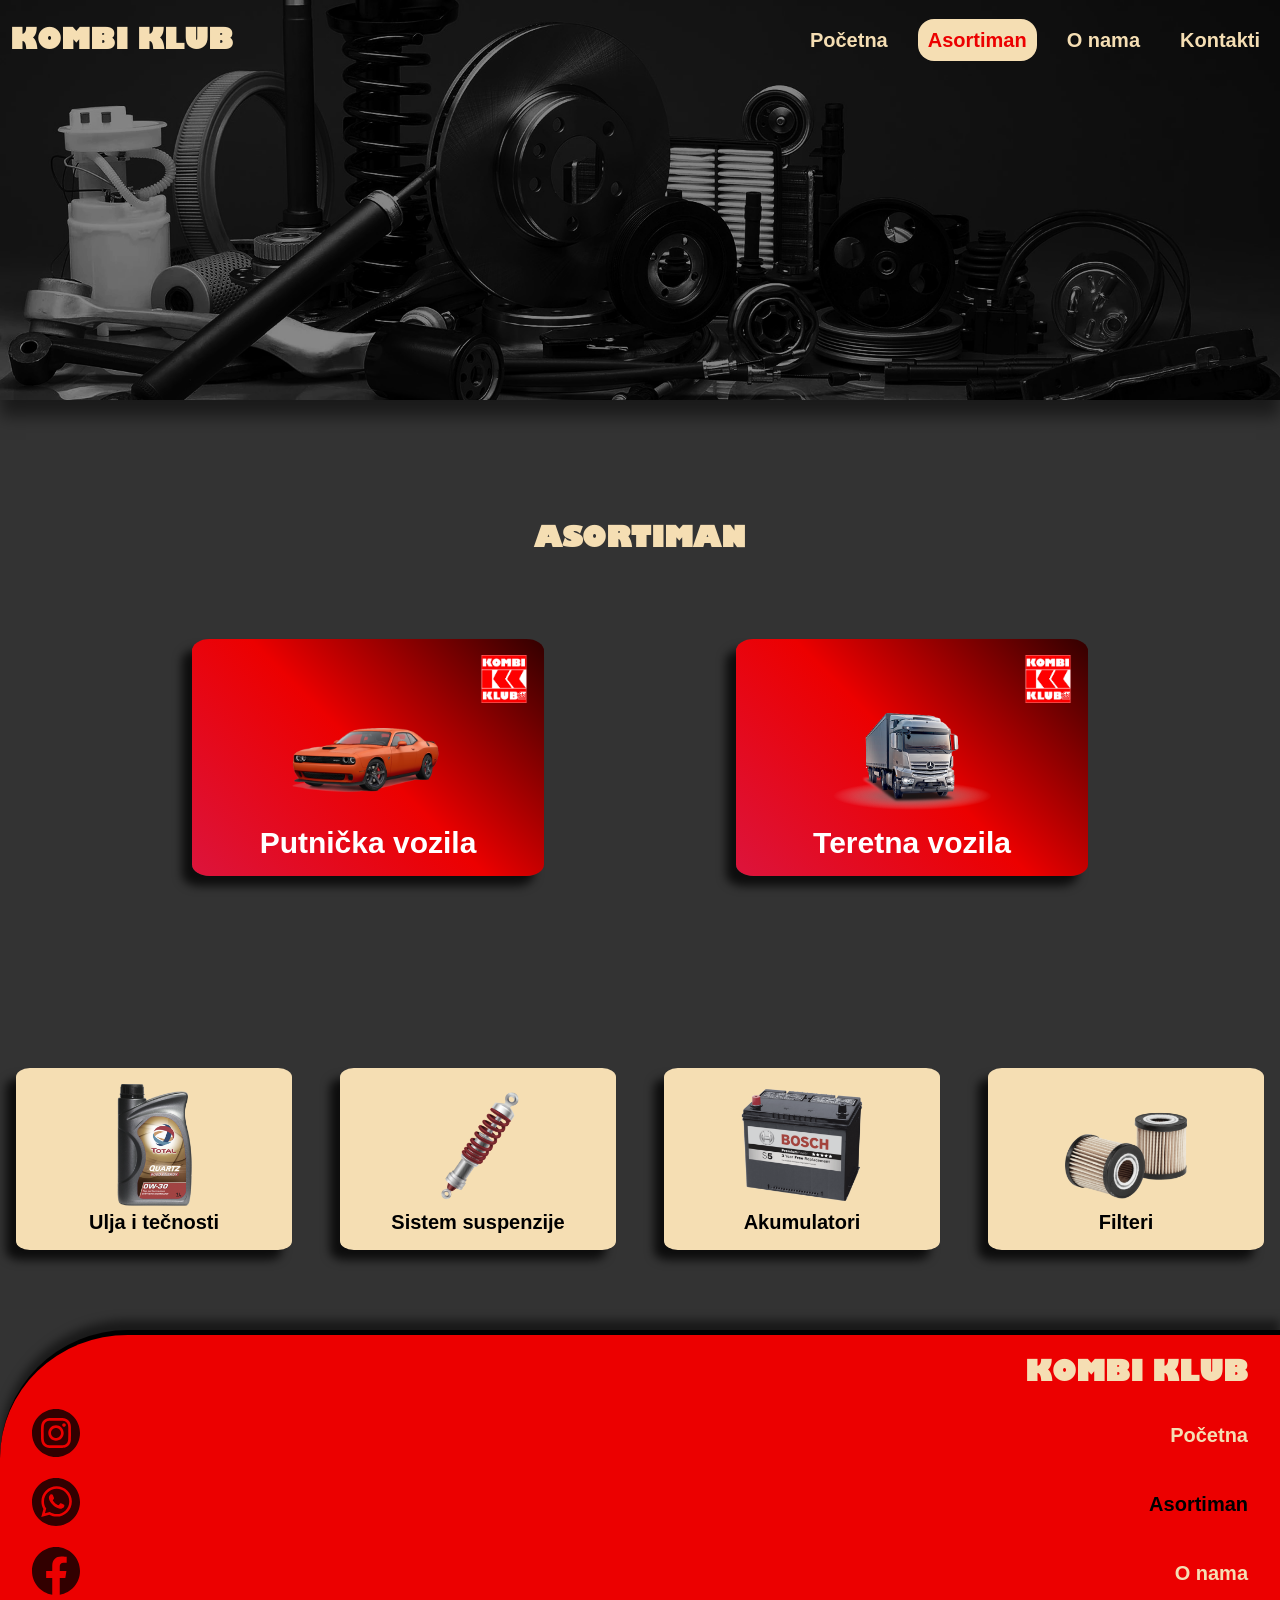
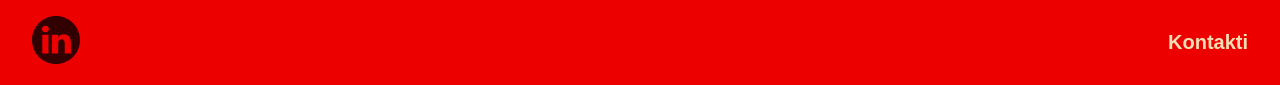
==== asortiman.html @ 9fa384bd "first commit" ====
<!DOCTYPE html>
<html lang="en">

<head>
    <meta charset="UTF-8">
    <meta name="viewport" content="width=device-width, initial-scale=1.0">
    <meta name="description"
        content="KOMBI KLUB - Pregled našeg asortimana. Nudimo putnička i teretna vozila, kao i širok izbor delova: ulja, tečnosti, akumulatore, filtere i još mnogo toga.">
    <meta name="keywords"
        content="Kombi Klub, asortiman, putnička vozila, teretna vozila, autodelovi, ulja, tečnosti, akumulatori, filteri, sistem suspenzije, auto servis">
    <title>Asortiman</title>
    <link rel="icon" href="stavke/slike/logo.png">
    <link rel="stylesheet" href="stavke/css/asortiman.css">
</head>

<body>

    <header>
        <div>
            <a class="meni-logo" href="javascript:void(0)">KOMBI KLUB</a>
        </div>

        <nav id="meni-klasik">
            <ul id="meni-stavke">
                <li class="meni-stavka"><a href="index.html">Početna</a></li>
                <li class="meni-stavka meni-aktivan"><a href="javascript:void(0)">Asortiman</a></li>
                <li class="meni-stavka"><a href="o-nama.html">O nama</a></li>
                <li class="meni-stavka"><a href="kontakti.html">Kontakti</a></li>
            </ul>
        </nav>

        <div id="meni-burger" onclick="toggleMobileMenu(this)">
            <div class="crta1"></div>
            <div class="crta2"></div>
            <div class="crta3"></div>
            <ul id="burger-meni-stavke">
                <li><a class="burger-meni-stavka" href="index.html">Početna</a></li>
                <li class="meni-aktivan"><a class="burger-meni-stavka" href="javascript:void(0)">Asortiman</a></li>
                <li><a class="burger-meni-stavka" href="o-nama.html">O nama</a></li>
                <li><a class="burger-meni-stavka" href="kontakti.html">Kontakti</a></li>
            </ul>
        </div>
    </header>

    <div>
        <img id="pozadina-slika" src="stavke/slike/asortiman-pozadina.png" alt="Asortiman pozadina">
    </div>

    <main>
        <h1 id="naslov" class="meni-logo" style="margin-left: 0;">ASORTIMAN</h1>
        <div id="asortiman">
            <div class="asortiman-sadrzaj">
                <img class="logo-velicina" src="stavke/slike/logo.png" alt="Logo KOMBI KLUB">
                <img class="asortiman-slika" src="stavke/slike/asortiman-vozilo.png" alt="Asortiman Putnička vozila">
                <h2 class="font-naslov">Putnička vozila</h2>
            </div>

            <div class="asortiman-sadrzaj">
                <img class="logo-velicina" src="stavke/slike/logo.png" alt="Logo KOMBI KLUB">
                <img class="asortiman-slika" src="stavke/slike/asortiman-kamion.png" alt="Asortiman Teretna vozila">
                <h2 class="font-naslov">Teretna vozila</h2>
            </div>
        </div>

        <div id="asortiman-centar">
            <div class="asortiman-stavke">
                <div class="asortiman-stavka">
                    <img class="asortiman-stavka-slika" src="stavke/slike/asortiman-stavke/slika-1.png"
                        alt="Ulja i tečnosti">
                    <p class="font-text">Ulja i tečnosti</p>
                </div>
                <div class="asortiman-stavka">
                    <img class="asortiman-stavka-slika" src="stavke/slike/asortiman-stavke/slika-2.png"
                        alt="Sistem suspenzije">
                    <p class="font-text">Sistem suspenzije</p>
                </div>
                <div class="asortiman-stavka">
                    <img class="asortiman-stavka-slika" src="stavke/slike/asortiman-stavke/slika-3.png"
                        alt="Akumulatori">
                    <p class="font-text">Akumulatori</p>
                </div>
                <div class="asortiman-stavka">
                    <img class="asortiman-stavka-slika" src="stavke/slike/asortiman-stavke/slika-4.png" alt="Filteri">
                    <p class="font-text">Filteri</p>
                </div>
            </div>
        </div>
    </main>

    <footer>
        <div class="footer-naslov">
            <a class="meni-logo" href="javascript:void(0)" style="margin-left: 0;">KOMBI KLUB</a>
        </div>
        <ul>
            <li class="footer-red">
                <a href="https://www.instagram.com/" target="blank">
                    <img class="footer-mreze-slike" src="stavke/slike/drustvene-mreze/instagram.svg"
                        alt="Logo Instagram">
                </a>
                <a class="footer-stavka" href="index.html">Početna</a>
            </li>
            <li class="footer-red">
                <a href="https://www.whatsapp.com/" target="blank">
                    <img class="footer-mreze-slike" src="stavke/slike/drustvene-mreze/whatsapp.svg" alt="Logo WhatsApp">
                </a>
                <a class="footer-stavka footer-aktivan" href="javascript:void(0)">Asortiman</a>
            </li>
            <li class="footer-red">
                <a href="https://www.facebook.com/" target="blank">
                    <img class="footer-mreze-slike" src="stavke/slike/drustvene-mreze/facebook.svg" alt="Logo Facebook">
                </a>
                <a class="footer-stavka" href="o-nama.html">O nama</a>
            </li>
            <li class="footer-red">
                <a href="https://www.linkedin.com/" target="blank">
                    <img class="footer-mreze-slike" src="stavke/slike/drustvene-mreze/linkedin.svg" alt="Logo LinkedIn">
                </a>
                <a class="footer-stavka" href="kontakti.html">Kontakti</a>
            </li>
        </ul>
    </footer>

    <script src="stavke/js/main.js"></script>
    <script src="stavke/js/asortiman.js"></script>

</body>

</html>
---- stavke/css/asortiman.css ----
@font-face {
  font-family: 'Gill Sans Ultra Bold';
  src: url('../font/gill-sans-ultra-bold.woff2') format('woff2'),
    url('../font/gill-sans-ultra-bold.woff') format('woff');
}

body {
  margin: auto;
  min-width: 320px;
  max-width: 1920px;
  font-family: sans-serif;
  background-color: #333;
}

#meni-klasik {
  display: block;
}

#meni-stavke {
  display: flex;
  align-items: center;
  justify-content: space-between;
  margin-right: 10px;
}

#meni-burger {
  display: none;
  cursor: pointer;
  margin-right: 10px;
}

#burger-meni-stavke {
  left: 0px;
  width: 100%;
  display: none;
  position: absolute;
  border-top: 5px solid #BF0000;
  margin-top: calc((4rem - (20px + 9px)) / 2);
  background-color: #EC0000;
}

#meni-stavke a {
  padding: 10px;
}

#meni-stavke .meni-aktivan a {
  color: #EC0000;
  border-radius: 1rem;
  background-color: wheat;
}

#burger-meni-stavke .meni-aktivan a {
  color: #EC0000;
  background-color: wheat;
}

#pozadina-slika {
  width: 100%;
  box-shadow: 0 1rem 1rem rgba(0, 0, 0, 0.5);
}

#naslov {
  color: wheat;
  margin-top: 7rem;
  margin-bottom: 5rem;
  text-align: center;
}

#asortiman {
  display: flex;
  justify-content: space-evenly;
  align-items: center;
  row-gap: 3rem;
  margin-bottom: 7rem;
}

#asortiman-centar {
  display: flex;
  justify-content: center;
}

.meni-logo {
  margin-left: 10px;
  font-size: 1.5rem;
  white-space: nowrap;
  font-family: 'Gill Sans Ultra Bold';
}

.crta1,
.crta2,
.crta3 {
  width: 2rem;
  height: 3px;
  margin: 5px 0;
  transition: 0.5s;
  border-radius: 1rem;
  background-color: wheat;
}

.otvori .crta1 {
  transform: translateY(8px) rotate(45deg);
}

.otvori .crta2 {
  opacity: 0;
}

.otvori .crta3 {
  transform: translateY(-8px) rotate(-45deg);
}

.otvori #burger-meni-stavke {
  display: flex;
  flex-direction: column;
}

.meni-stavka {
  margin-left: 20px;
}

.burger-meni-stavka {
  width: 100%;
  padding: 1rem 0;
  display: block;
  text-align: center;
  border-bottom: 5px solid #BF0000;
}

.asortiman-sadrzaj {
  display: flex;
  justify-content: center;
  align-items: center;
  flex-direction: column;
  width: 20rem;
  padding: 1rem;
  border-radius: 5%;
  text-align: center;
  box-shadow: rgba(0, 0, 0, 0.75) -10px 10px 10px;
  background: linear-gradient(45deg, crimson, #EC0000, #320000);
}

.logo-velicina {
  width: 15%;
  align-self: flex-end;
}

.asortiman-slika {
  width: 50%;
}

.asortiman-stavke {
  display: grid;
  grid-template-columns: repeat(2, minmax(0, 20rem));
  gap: 3rem;
  margin: 5rem 1rem;
}

.asortiman-stavka {
  padding: 1rem;
  text-align: center;
  border-radius: 5%;
  background-color: wheat;
  box-shadow: rgba(0, 0, 0, 0.75) -10px 10px 10px;
}

.asortiman-stavka-slika {
  width: 50%;
  filter: grayscale(50%);
}

.asortiman-stavka-slika:hover {
  filter: grayscale(0%);
}

.font-naslov {
  color: white;
  margin-top: 1rem;
  margin-bottom: 0;
  font-weight: bold;
  white-space: nowrap;
}

.font-text {
  color: black;
  font-weight: bold;
}

.footer-naslov {
  text-align: end;
}

.footer-red {
  display: flex;
  justify-content: space-between;
  align-items: center;
  margin-top: 1rem;
}

.footer-aktivan {
  color: black;
}

.asortiman-slika:hover,
.meni-stavka:not(.meni-aktivan):hover,
.footer-stavka:not(.footer-aktivan):hover {
  transition: 0.3s;
  transform: scale(1.1);
}

.footer-mreze-slike {
  width: 3rem;
  height: 3rem;
}

p {
  margin: 0;
}

ul {
  margin: 0;
  padding: 0;
  list-style: none;
}

a {
  color: wheat;
  text-decoration: none;
  font-weight: bold;
  font-size: 1.25rem;
}

header.skrol {
  background-color: #EC0000;
}

header {
  top: 0;
  z-index: 1;
  width: 100%;
  height: 4rem;
  display: flex;
  align-items: center;
  justify-content: space-between;
  position: fixed;
  max-width: 1920px;
  padding-top: 0.5rem;
  padding-bottom: 0.5rem;
  background-color: #00000000;
}

footer {
  padding: 1rem 2rem;
  background-color: #EC0000;
  border-top: 5px solid black;
  box-shadow: 0 -10px 10px rgba(0, 0, 0, 0.5);
  border-top-left-radius: 8rem;
}

@media (max-width: 480px) {
  #meni-klasik {
    display: none;
  }

  #meni-burger {
    display: block;
  }

  #asortiman {
    flex-direction: column;
  }

  .asortiman-sadrzaj {
    width: 16rem;
  }

  .asortiman-stavke {
    grid-template-columns: minmax(0, 16rem);
  }

  header {
    height: 3rem;
  }

  footer {
    border-top-left-radius: 4rem;
  }
}

@media (min-width: 481px) and (max-width: 768px) {
  #meni-klasik {
    display: none;
  }

  #meni-burger {
    display: block;
  }

  #asortiman {
    flex-direction: column;
  }

  header {
    height: 3.5rem;
  }

  footer {
    border-top-left-radius: 6rem;
  }
}

@media (min-width: 1025px) and (max-width: 1200px) {
  body {
    font-size: 1.25rem;
  }

  .meni-logo {
    font-size: 1.75rem;
  }

  .asortiman-stavke {
    grid-template-columns: repeat(4, minmax(0, 20rem));
  }
}

@media (min-width: 1201px) {
  body {
    font-size: 1.25rem;
  }

  .meni-logo {
    font-size: 1.75rem;
  }

  .asortiman-stavke {
    grid-template-columns: repeat(4, minmax(0, 20rem));
  }
}
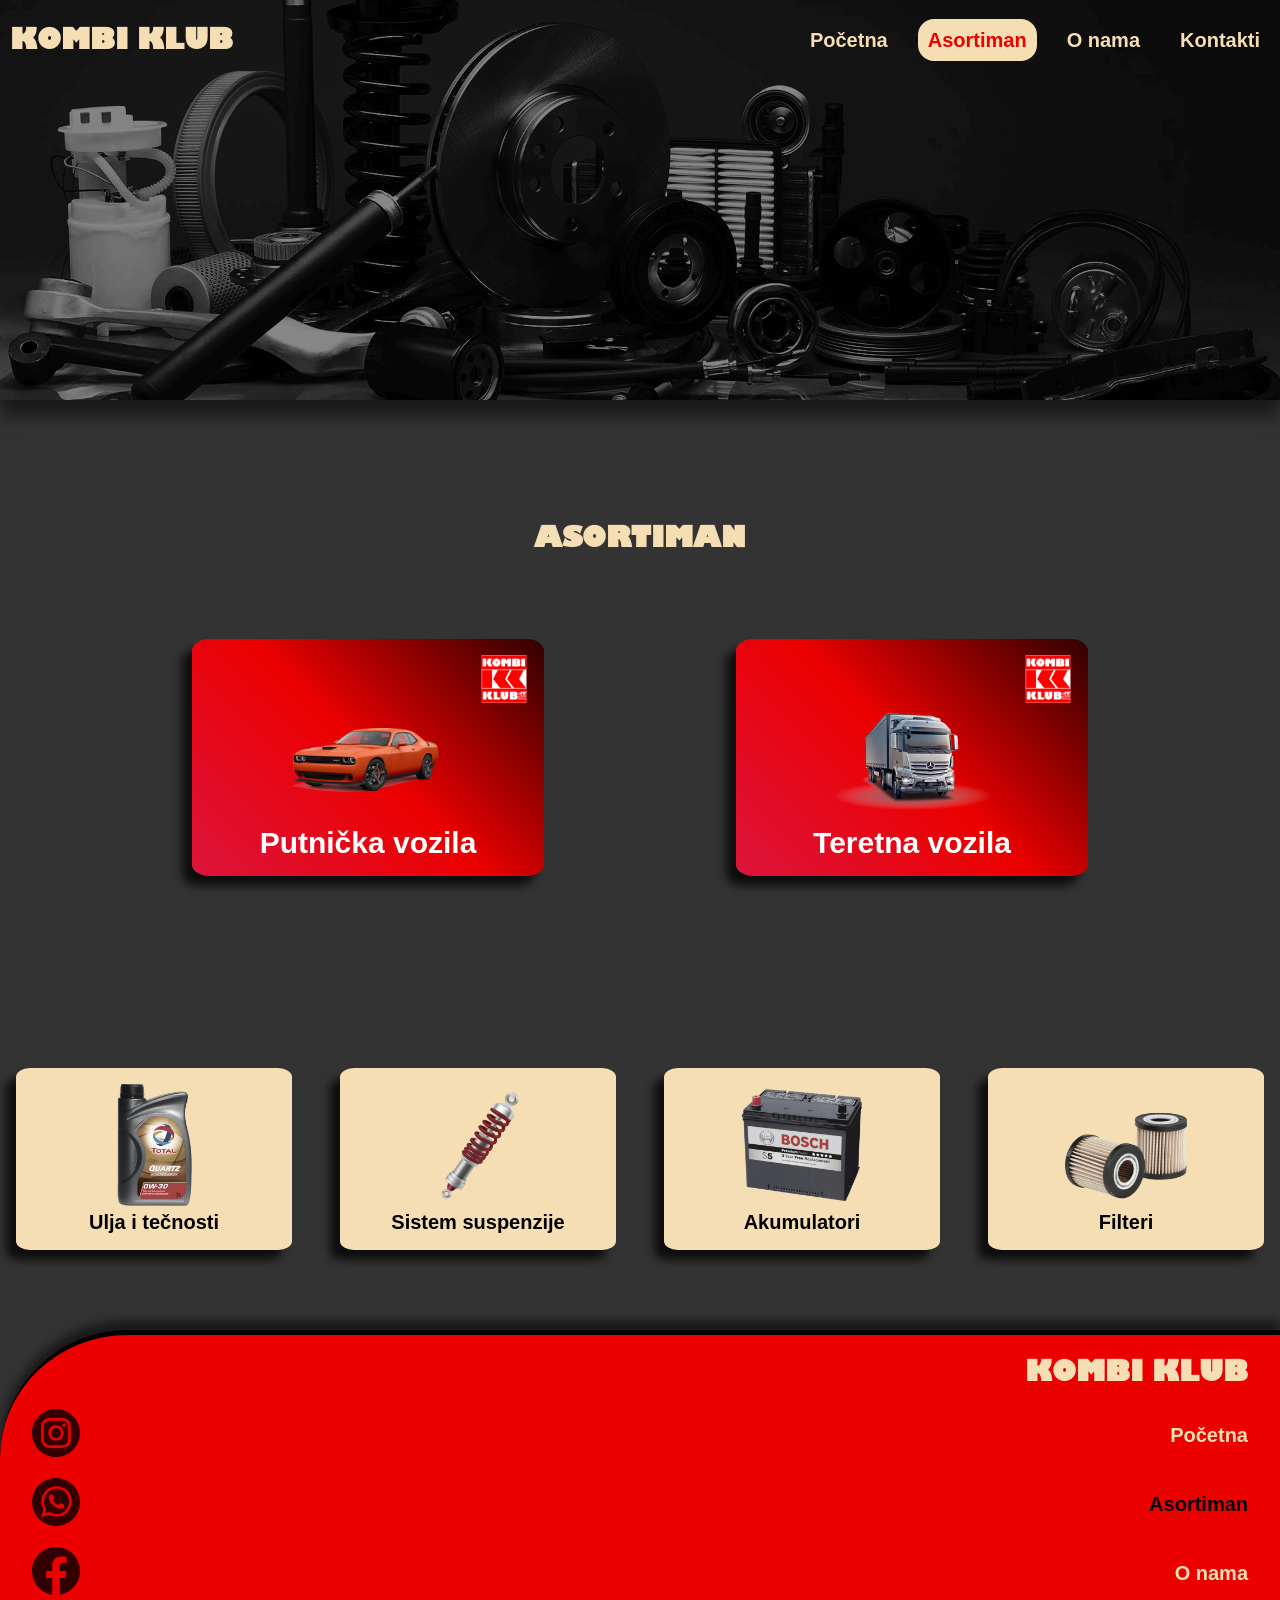
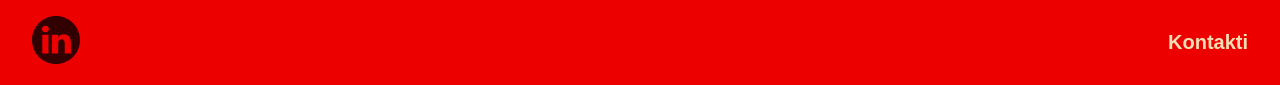
==== commit e84c8b7d: "lazy loading" ====
--- a/asortiman.html
+++ b/asortiman.html
@@ -43,21 +43,23 @@
     </header>
 
     <div>
-        <img id="pozadina-slika" src="stavke/slike/asortiman-pozadina.png" alt="Asortiman pozadina">
+        <img loading="lazy" id="pozadina-slika" src="stavke/slike/asortiman-pozadina.png" alt="Asortiman pozadina">
     </div>
 
     <main>
         <h1 id="naslov" class="meni-logo" style="margin-left: 0;">ASORTIMAN</h1>
         <div id="asortiman">
             <div class="asortiman-sadrzaj">
-                <img class="logo-velicina" src="stavke/slike/logo.png" alt="Logo KOMBI KLUB">
-                <img class="asortiman-slika" src="stavke/slike/asortiman-vozilo.png" alt="Asortiman Putnička vozila">
+                <img loading="lazy" class="logo-velicina" src="stavke/slike/logo.png" alt="Logo KOMBI KLUB">
+                <img loading="lazy" class="asortiman-slika" src="stavke/slike/asortiman-vozilo.png"
+                    alt="Asortiman Putnička vozila">
                 <h2 class="font-naslov">Putnička vozila</h2>
             </div>
 
             <div class="asortiman-sadrzaj">
-                <img class="logo-velicina" src="stavke/slike/logo.png" alt="Logo KOMBI KLUB">
-                <img class="asortiman-slika" src="stavke/slike/asortiman-kamion.png" alt="Asortiman Teretna vozila">
+                <img loading="lazy" class="logo-velicina" src="stavke/slike/logo.png" alt="Logo KOMBI KLUB">
+                <img loading="lazy" class="asortiman-slika" src="stavke/slike/asortiman-kamion.png"
+                    alt="Asortiman Teretna vozila">
                 <h2 class="font-naslov">Teretna vozila</h2>
             </div>
         </div>
@@ -65,22 +67,23 @@
         <div id="asortiman-centar">
             <div class="asortiman-stavke">
                 <div class="asortiman-stavka">
-                    <img class="asortiman-stavka-slika" src="stavke/slike/asortiman-stavke/slika-1.png"
+                    <img loading="lazy" class="asortiman-stavka-slika" src="stavke/slike/asortiman-stavke/slika-1.png"
                         alt="Ulja i tečnosti">
                     <p class="font-text">Ulja i tečnosti</p>
                 </div>
                 <div class="asortiman-stavka">
-                    <img class="asortiman-stavka-slika" src="stavke/slike/asortiman-stavke/slika-2.png"
+                    <img loading="lazy" class="asortiman-stavka-slika" src="stavke/slike/asortiman-stavke/slika-2.png"
                         alt="Sistem suspenzije">
                     <p class="font-text">Sistem suspenzije</p>
                 </div>
                 <div class="asortiman-stavka">
-                    <img class="asortiman-stavka-slika" src="stavke/slike/asortiman-stavke/slika-3.png"
+                    <img loading="lazy" class="asortiman-stavka-slika" src="stavke/slike/asortiman-stavke/slika-3.png"
                         alt="Akumulatori">
                     <p class="font-text">Akumulatori</p>
                 </div>
                 <div class="asortiman-stavka">
-                    <img class="asortiman-stavka-slika" src="stavke/slike/asortiman-stavke/slika-4.png" alt="Filteri">
+                    <img loading="lazy" class="asortiman-stavka-slika" src="stavke/slike/asortiman-stavke/slika-4.png"
+                        alt="Filteri">
                     <p class="font-text">Filteri</p>
                 </div>
             </div>
@@ -94,26 +97,29 @@
         <ul>
             <li class="footer-red">
                 <a href="https://www.instagram.com/" target="blank">
-                    <img class="footer-mreze-slike" src="stavke/slike/drustvene-mreze/instagram.svg"
+                    <img loading="lazy" class="footer-mreze-slike" src="stavke/slike/drustvene-mreze/instagram.svg"
                         alt="Logo Instagram">
                 </a>
                 <a class="footer-stavka" href="index.html">Početna</a>
             </li>
             <li class="footer-red">
                 <a href="https://www.whatsapp.com/" target="blank">
-                    <img class="footer-mreze-slike" src="stavke/slike/drustvene-mreze/whatsapp.svg" alt="Logo WhatsApp">
+                    <img loading="lazy" class="footer-mreze-slike" src="stavke/slike/drustvene-mreze/whatsapp.svg"
+                        alt="Logo WhatsApp">
                 </a>
                 <a class="footer-stavka footer-aktivan" href="javascript:void(0)">Asortiman</a>
             </li>
             <li class="footer-red">
                 <a href="https://www.facebook.com/" target="blank">
-                    <img class="footer-mreze-slike" src="stavke/slike/drustvene-mreze/facebook.svg" alt="Logo Facebook">
+                    <img loading="lazy" class="footer-mreze-slike" src="stavke/slike/drustvene-mreze/facebook.svg"
+                        alt="Logo Facebook">
                 </a>
                 <a class="footer-stavka" href="o-nama.html">O nama</a>
             </li>
             <li class="footer-red">
                 <a href="https://www.linkedin.com/" target="blank">
-                    <img class="footer-mreze-slike" src="stavke/slike/drustvene-mreze/linkedin.svg" alt="Logo LinkedIn">
+                    <img loading="lazy" class="footer-mreze-slike" src="stavke/slike/drustvene-mreze/linkedin.svg"
+                        alt="Logo LinkedIn">
                 </a>
                 <a class="footer-stavka" href="kontakti.html">Kontakti</a>
             </li>
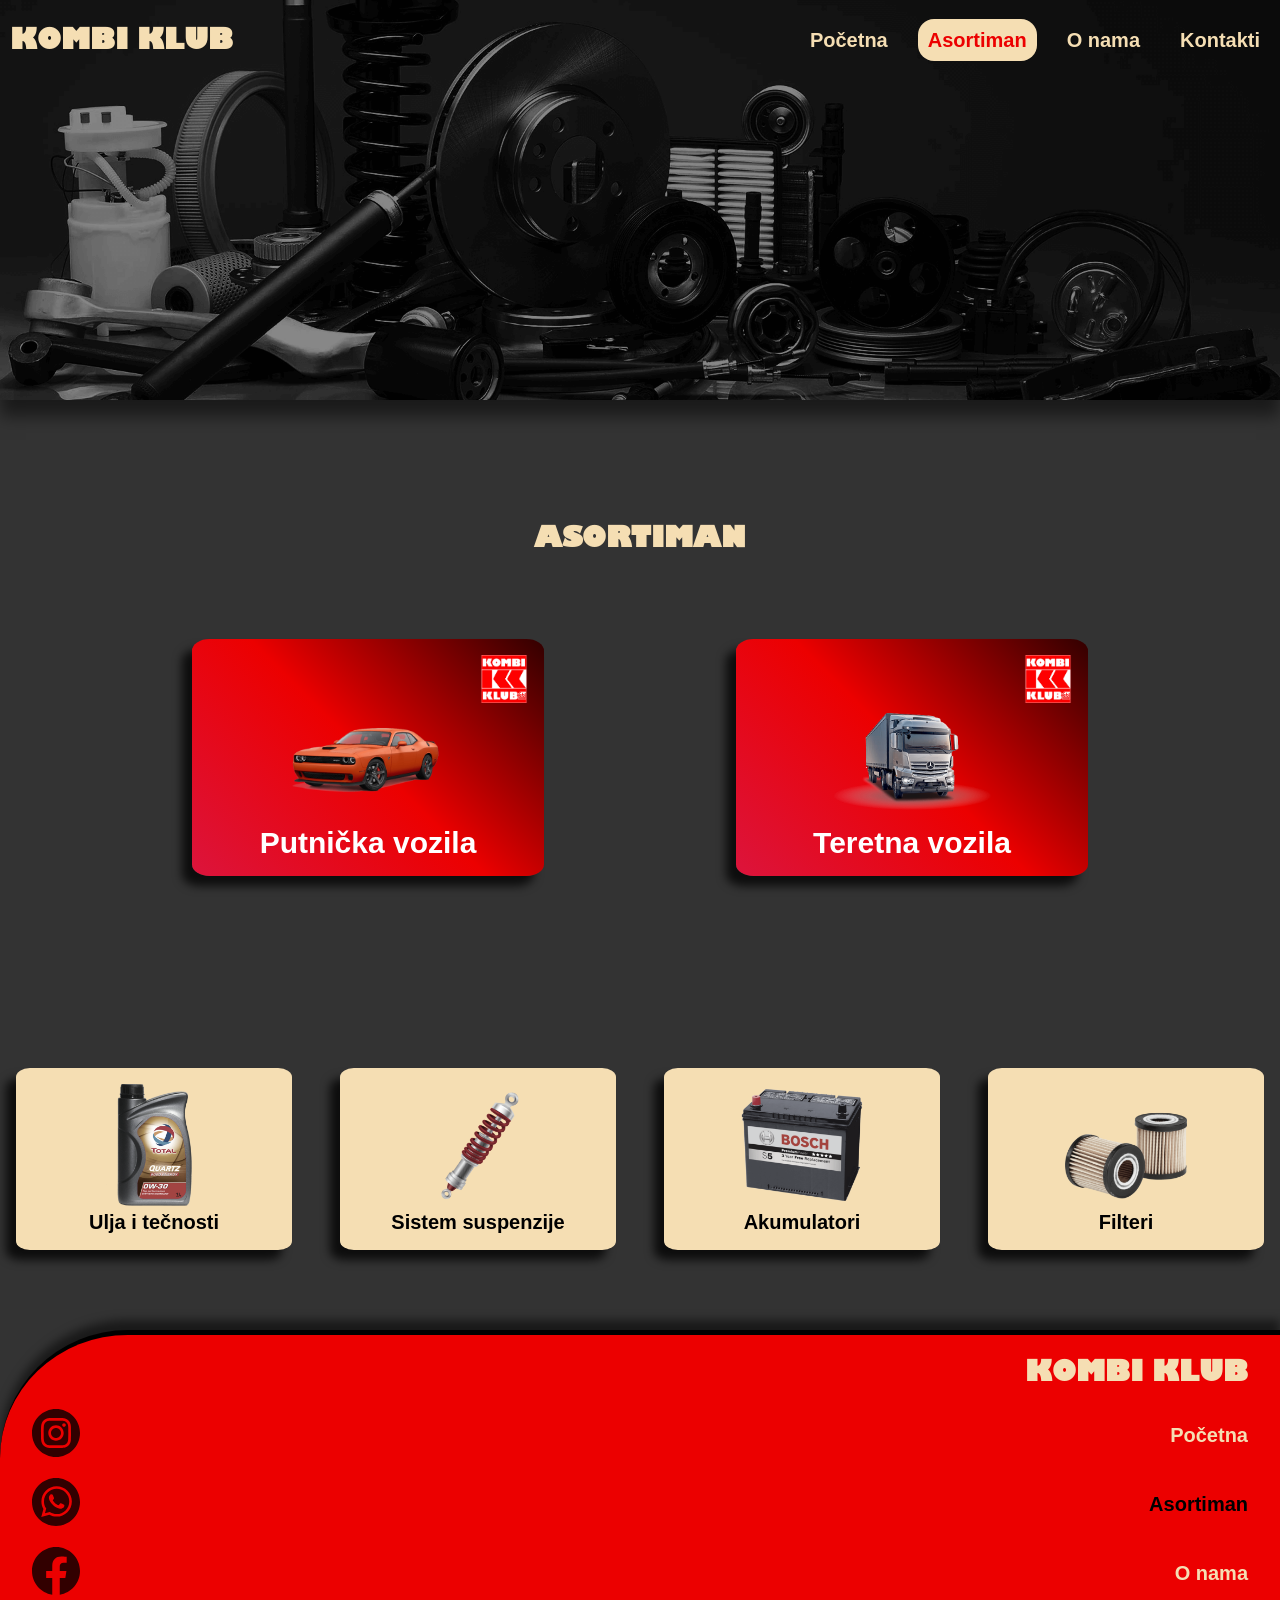
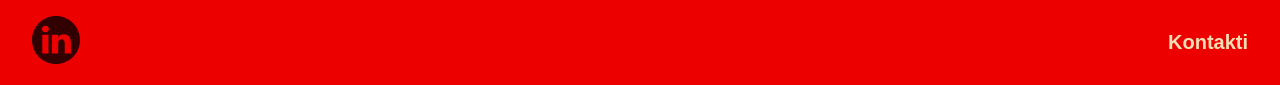
==== commit a9ce380d: "promena naziva funkcije za meni" ====
--- a/asortiman.html
+++ b/asortiman.html
@@ -29,7 +29,7 @@
             </ul>
         </nav>
 
-        <div id="meni-burger" onclick="toggleMobileMenu(this)">
+        <div id="meni-burger" onclick="aktivirajMeni(this)">
             <div class="crta1"></div>
             <div class="crta2"></div>
             <div class="crta3"></div>
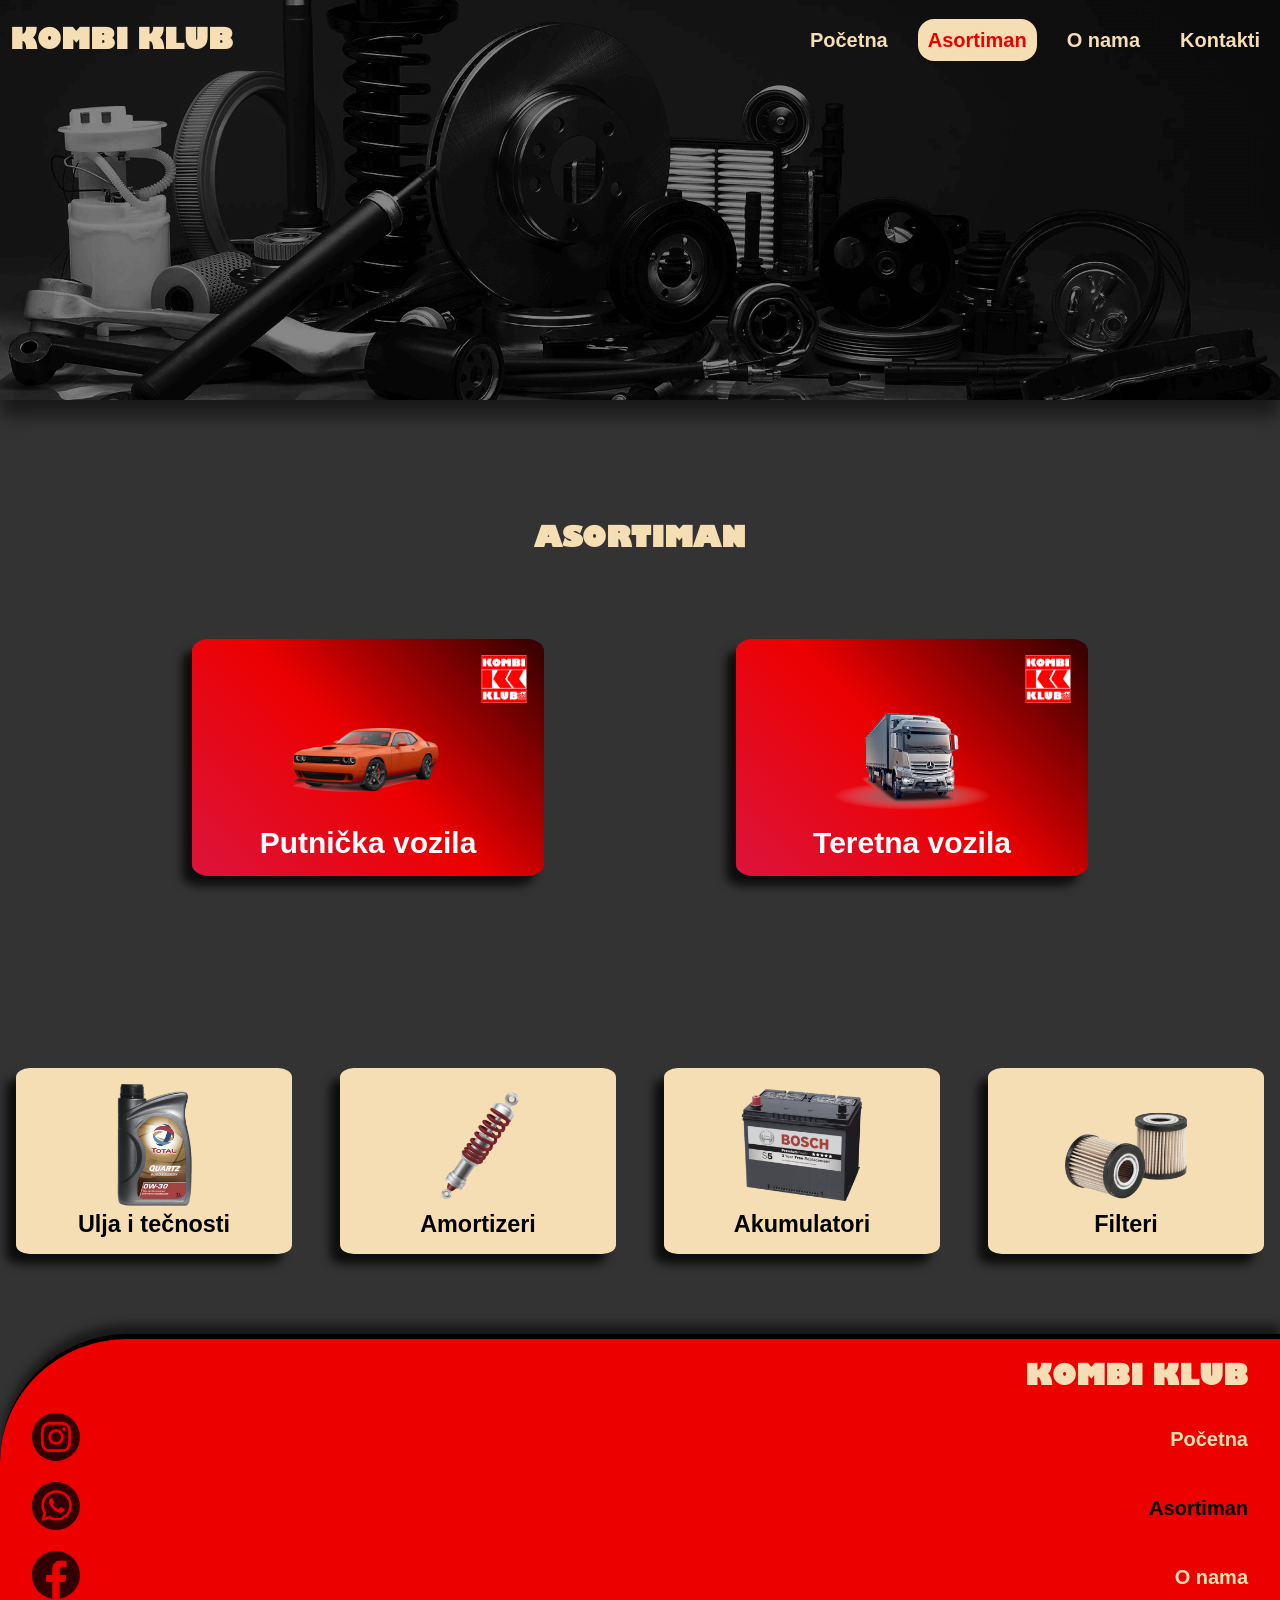
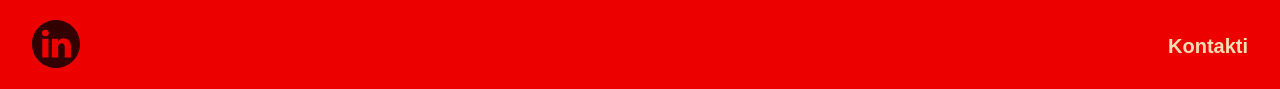
==== commit 4e620894: "asortiman ispravke" ====
--- a/asortiman.html
+++ b/asortiman.html
@@ -69,22 +69,22 @@
                 <div class="asortiman-stavka">
                     <img loading="lazy" class="asortiman-stavka-slika" src="stavke/slike/asortiman-stavke/slika-1.png"
                         alt="Ulja i tečnosti">
-                    <p class="font-text">Ulja i tečnosti</p>
+                    <h3 class="font-podnaslov">Ulja i tečnosti</h3>
                 </div>
                 <div class="asortiman-stavka">
                     <img loading="lazy" class="asortiman-stavka-slika" src="stavke/slike/asortiman-stavke/slika-2.png"
-                        alt="Sistem suspenzije">
-                    <p class="font-text">Sistem suspenzije</p>
+                        alt="Amortizeri">
+                    <h3 class="font-podnaslov">Amortizeri</h3>
                 </div>
                 <div class="asortiman-stavka">
                     <img loading="lazy" class="asortiman-stavka-slika" src="stavke/slike/asortiman-stavke/slika-3.png"
                         alt="Akumulatori">
-                    <p class="font-text">Akumulatori</p>
+                    <h3 class="font-podnaslov">Akumulatori</h3>
                 </div>
                 <div class="asortiman-stavka">
                     <img loading="lazy" class="asortiman-stavka-slika" src="stavke/slike/asortiman-stavke/slika-4.png"
                         alt="Filteri">
-                    <p class="font-text">Filteri</p>
+                    <h3 class="font-podnaslov">Filteri</h3>
                 </div>
             </div>
         </div>
--- a/stavke/css/asortiman.css
+++ b/stavke/css/asortiman.css
@@ -180,7 +180,7 @@
   white-space: nowrap;
 }
 
-.font-text {
+.font-podnaslov {
   color: black;
   font-weight: bold;
 }
@@ -212,7 +212,7 @@
   height: 3rem;
 }
 
-p {
+h3 {
   margin: 0;
 }
 
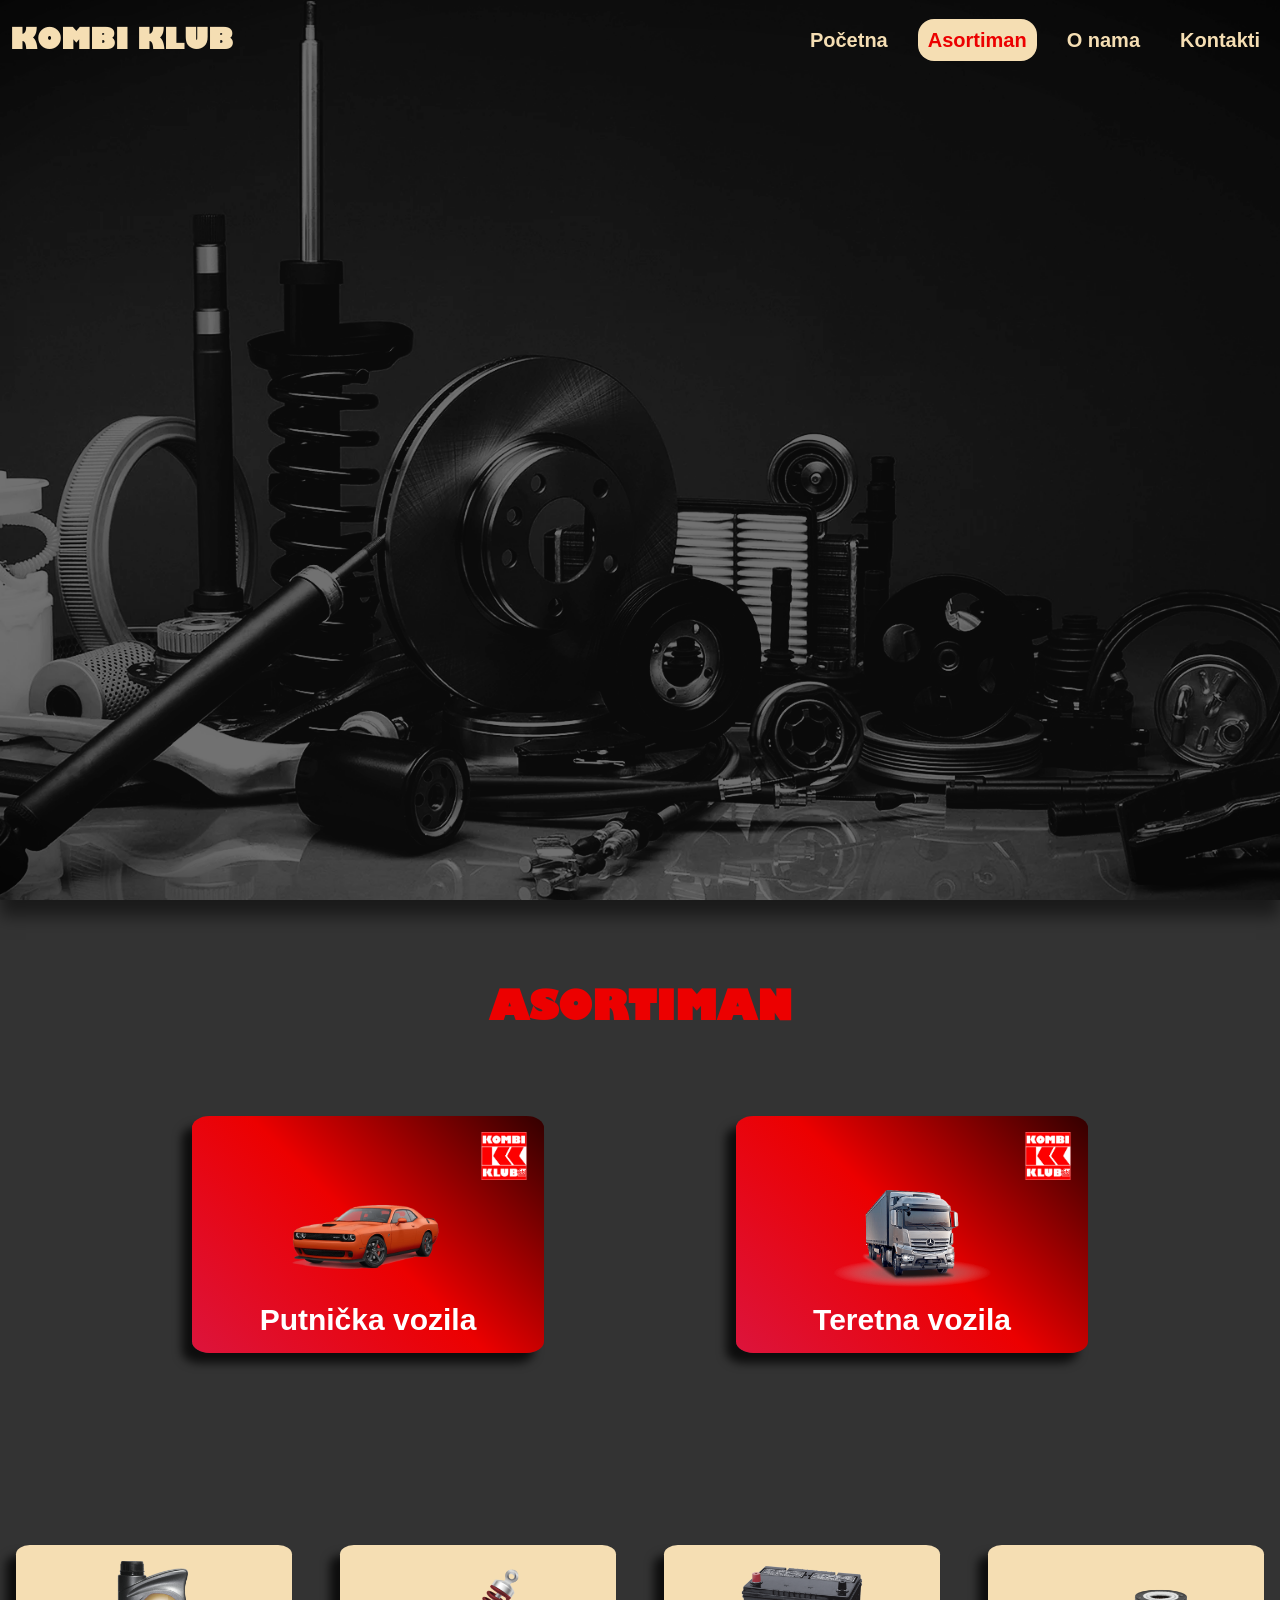
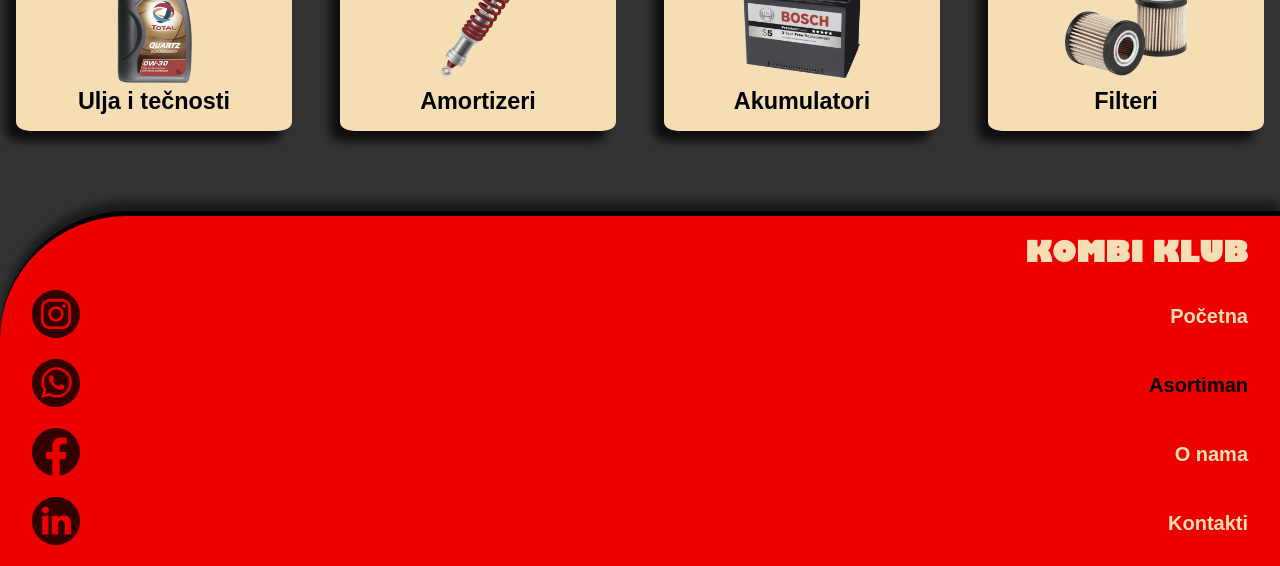
==== commit f907d572: "asortiman dizajn ispravka" ====
--- a/asortiman.html
+++ b/asortiman.html
@@ -14,6 +14,8 @@
 </head>
 
 <body>
+
+    <div id="pozadina-slika" role="presentation"></div>
 
     <header>
         <div>
@@ -42,12 +44,9 @@
         </div>
     </header>
 
-    <div>
-        <img loading="lazy" id="pozadina-slika" src="stavke/slike/asortiman-pozadina.png" alt="Asortiman pozadina">
-    </div>
+    <main>
+        <h1 id="naslov">ASORTIMAN</h1>
 
-    <main>
-        <h1 id="naslov" class="meni-logo" style="margin-left: 0;">ASORTIMAN</h1>
         <div id="asortiman">
             <div class="asortiman-sadrzaj">
                 <img loading="lazy" class="logo-velicina" src="stavke/slike/logo.png" alt="Logo KOMBI KLUB">
--- a/stavke/css/asortiman.css
+++ b/stavke/css/asortiman.css
@@ -56,14 +56,16 @@
 
 #pozadina-slika {
   width: 100%;
+  height: 100vh;
   box-shadow: 0 1rem 1rem rgba(0, 0, 0, 0.5);
+  background: url('../slike/asortiman-pozadina.png') center/cover no-repeat;
 }
 
 #naslov {
-  color: wheat;
-  margin-top: 7rem;
-  margin-bottom: 5rem;
+  margin: 5rem 0;
+  color: #EC0000;
   text-align: center;
+  font-family: 'Gill Sans Ultra Bold';
 }
 
 #asortiman {
@@ -230,7 +232,7 @@
 }
 
 header.skrol {
-  background-color: #EC0000;
+  background-color: #333;
 }
 
 header {
@@ -245,7 +247,7 @@
   max-width: 1920px;
   padding-top: 0.5rem;
   padding-bottom: 0.5rem;
-  background-color: #00000000;
+  background-color: transparent;
 }
 
 footer {
@@ -265,6 +267,10 @@
     display: block;
   }
 
+  #naslov {
+    margin: 4rem 0;
+  }
+
   #asortiman {
     flex-direction: column;
   }
@@ -295,6 +301,10 @@
     display: block;
   }
 
+  #naslov {
+    margin: 4.5rem 0;
+  }
+
   #asortiman {
     flex-direction: column;
   }
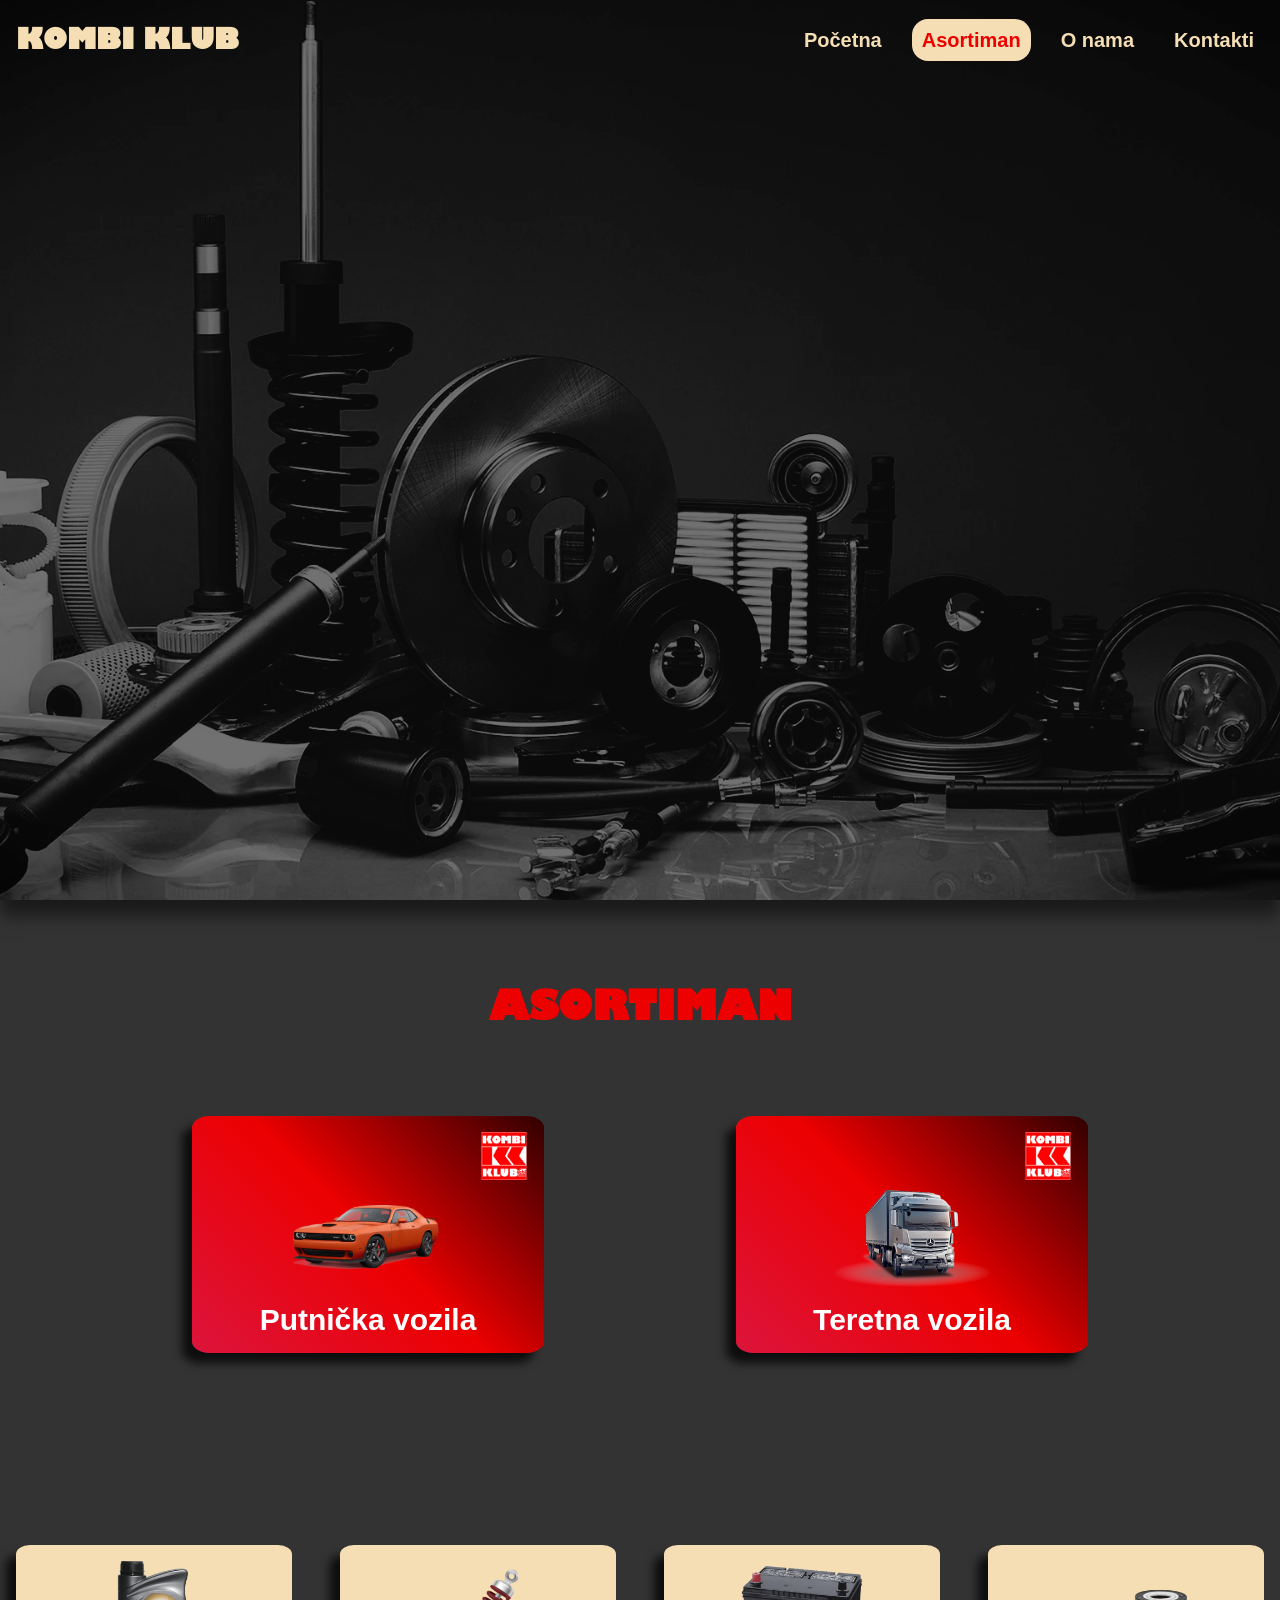
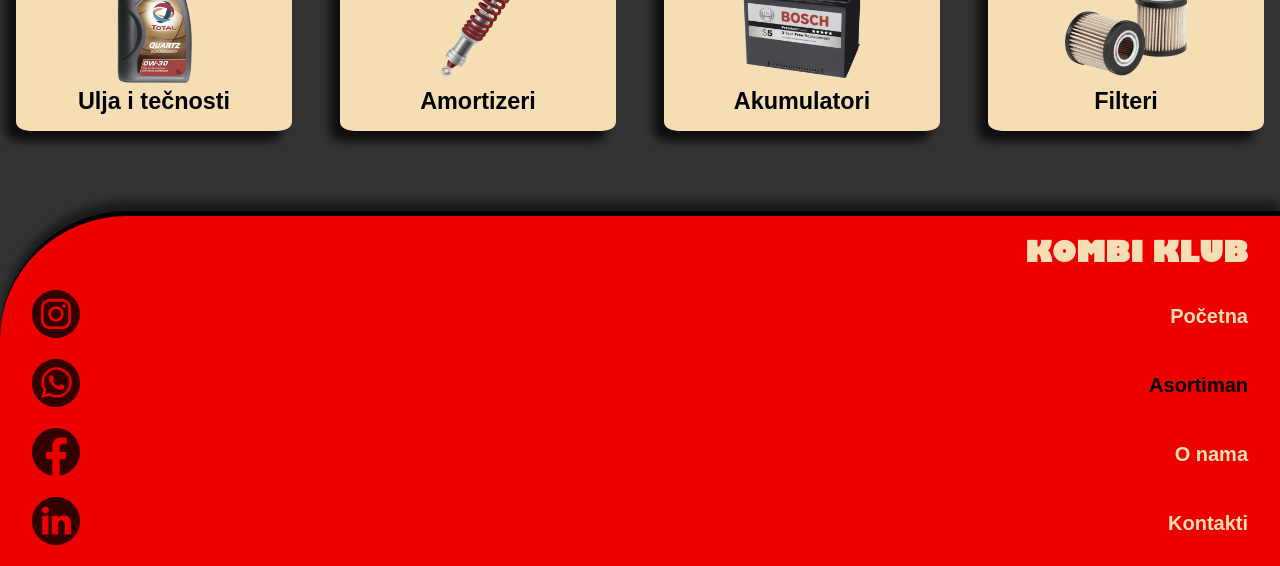
==== commit e15643bf: "header padding ispravka" ====
--- a/asortiman.html
+++ b/asortiman.html
@@ -91,7 +91,7 @@
 
     <footer>
         <div class="footer-naslov">
-            <a class="meni-logo" href="javascript:void(0)" style="margin-left: 0;">KOMBI KLUB</a>
+            <a class="meni-logo" href="javascript:void(0)">KOMBI KLUB</a>
         </div>
         <ul>
             <li class="footer-red">
--- a/stavke/css/asortiman.css
+++ b/stavke/css/asortiman.css
@@ -20,13 +20,11 @@
   display: flex;
   align-items: center;
   justify-content: space-between;
-  margin-right: 10px;
 }
 
 #meni-burger {
   display: none;
   cursor: pointer;
-  margin-right: 10px;
 }
 
 #burger-meni-stavke {
@@ -82,7 +80,6 @@
 }
 
 .meni-logo {
-  margin-left: 10px;
   font-size: 1.5rem;
   white-space: nowrap;
   font-family: 'Gill Sans Ultra Bold';
@@ -239,14 +236,14 @@
   top: 0;
   z-index: 1;
   width: 100%;
-  height: 4rem;
+  height: 5rem;
   display: flex;
   align-items: center;
   justify-content: space-between;
   position: fixed;
   max-width: 1920px;
-  padding-top: 0.5rem;
-  padding-bottom: 0.5rem;
+  padding: 0.5rem 1rem;
+  box-sizing: border-box;
   background-color: transparent;
 }
 
@@ -284,7 +281,7 @@
   }
 
   header {
-    height: 3rem;
+    height: 4rem;
   }
 
   footer {
@@ -310,7 +307,7 @@
   }
 
   header {
-    height: 3.5rem;
+    height: 4.5rem;
   }
 
   footer {
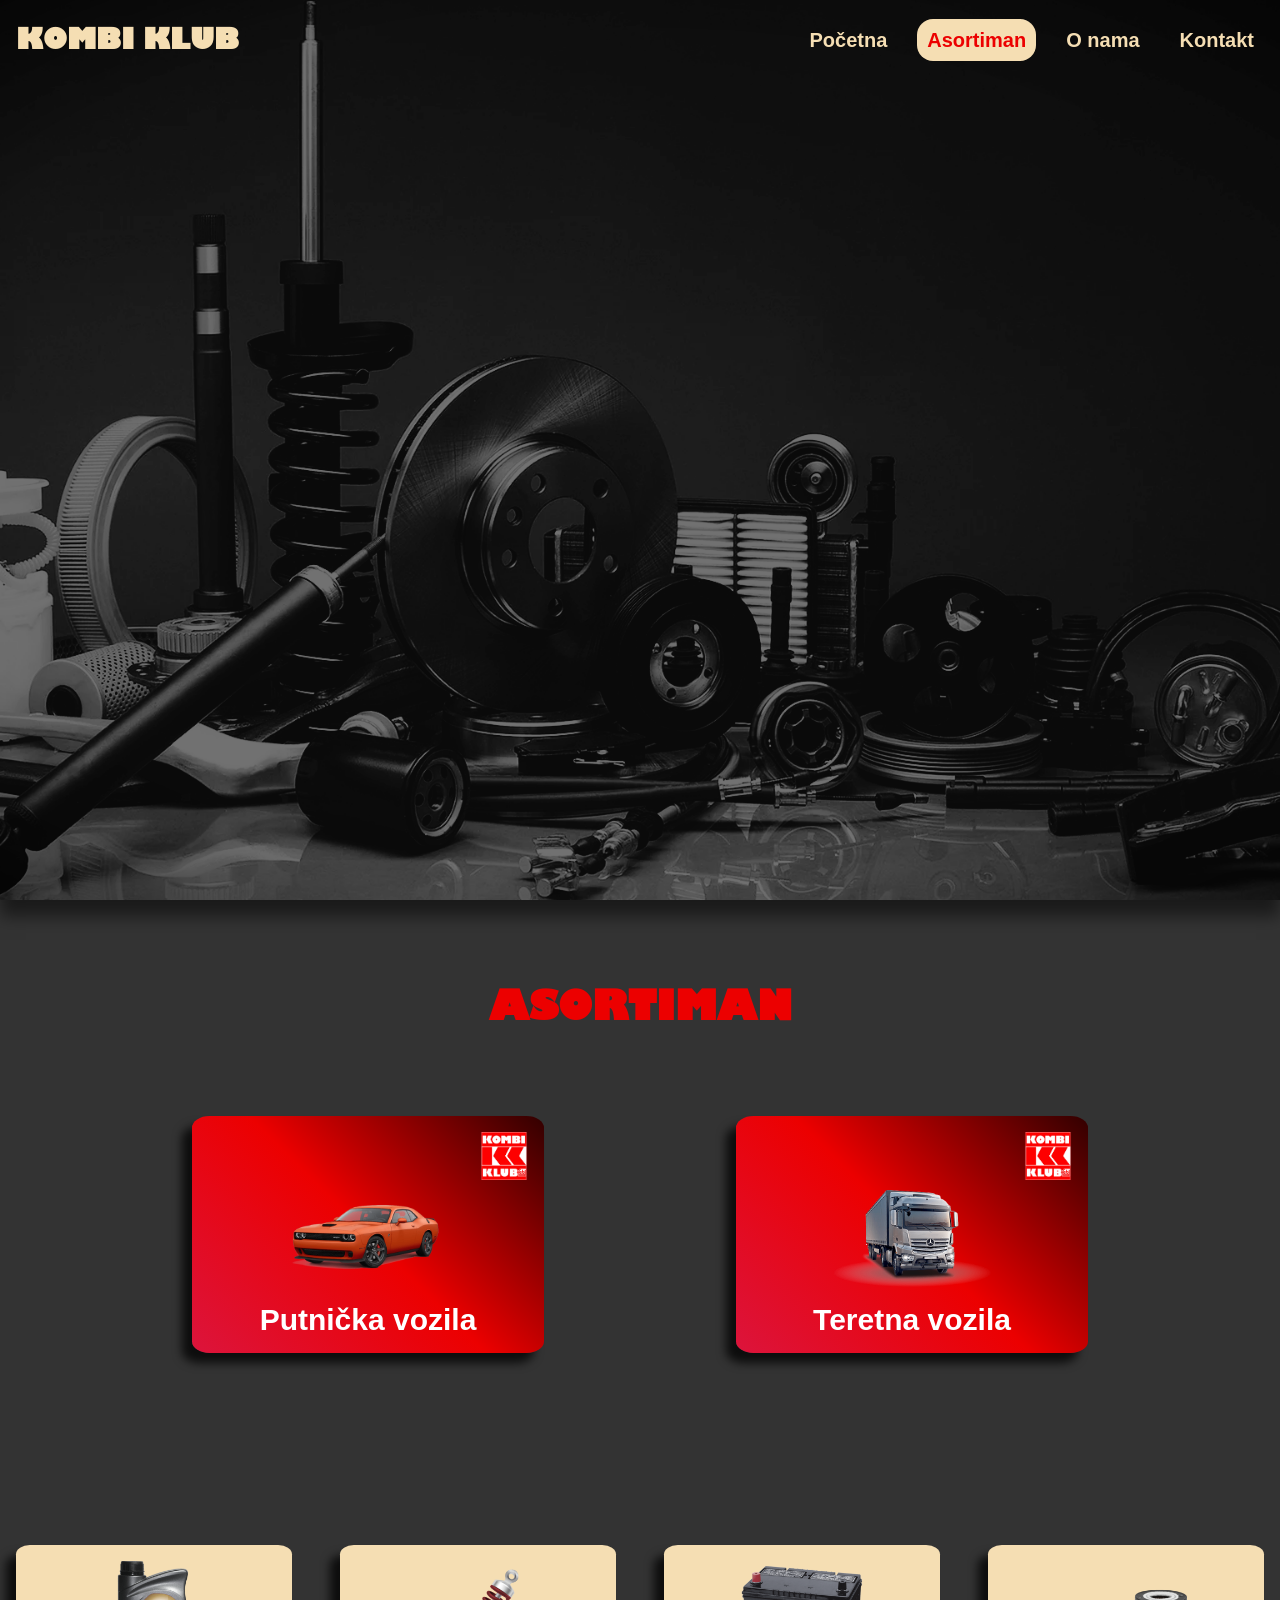
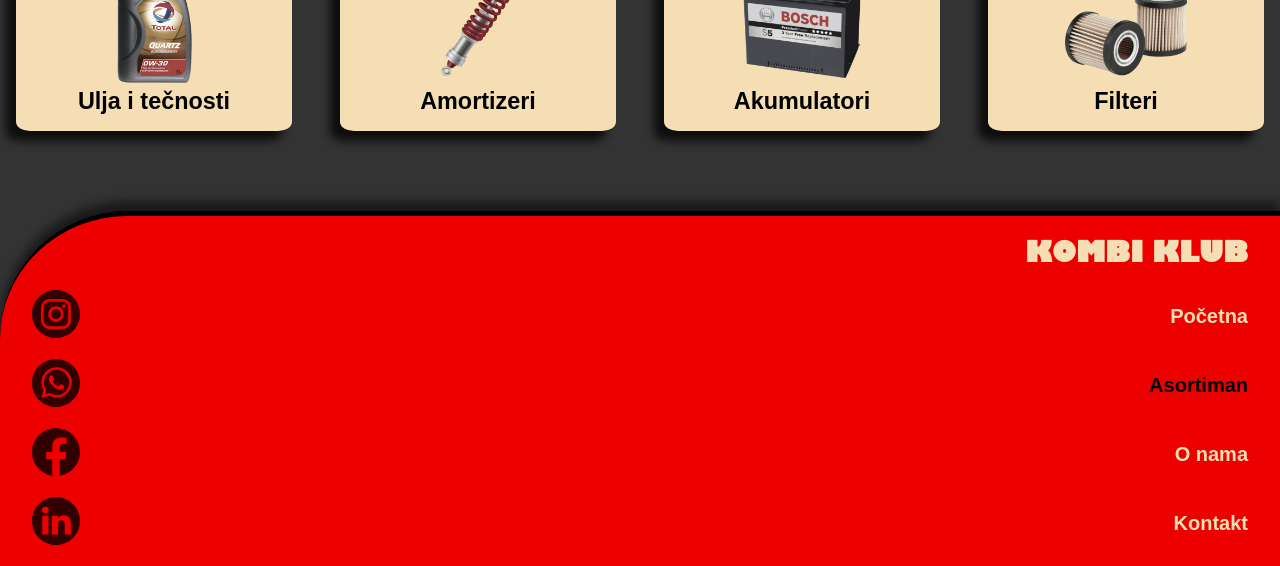
==== commit 6809ee4f: "Ispravke imena za stranu kontakt" ====
--- a/asortiman.html
+++ b/asortiman.html
@@ -27,7 +27,7 @@
                 <li class="meni-stavka"><a href="index.html">Početna</a></li>
                 <li class="meni-stavka meni-aktivan"><a href="javascript:void(0)">Asortiman</a></li>
                 <li class="meni-stavka"><a href="o-nama.html">O nama</a></li>
-                <li class="meni-stavka"><a href="kontakti.html">Kontakti</a></li>
+                <li class="meni-stavka"><a href="kontakt.html">Kontakt</a></li>
             </ul>
         </nav>
 
@@ -39,7 +39,7 @@
                 <li><a class="burger-meni-stavka" href="index.html">Početna</a></li>
                 <li class="meni-aktivan"><a class="burger-meni-stavka" href="javascript:void(0)">Asortiman</a></li>
                 <li><a class="burger-meni-stavka" href="o-nama.html">O nama</a></li>
-                <li><a class="burger-meni-stavka" href="kontakti.html">Kontakti</a></li>
+                <li><a class="burger-meni-stavka" href="kontakt.html">Kontakt</a></li>
             </ul>
         </div>
     </header>
@@ -120,7 +120,7 @@
                     <img loading="lazy" class="footer-mreze-slike" src="stavke/slike/drustvene-mreze/linkedin.svg"
                         alt="Logo LinkedIn">
                 </a>
-                <a class="footer-stavka" href="kontakti.html">Kontakti</a>
+                <a class="footer-stavka" href="kontakt.html">Kontakt</a>
             </li>
         </ul>
     </footer>
